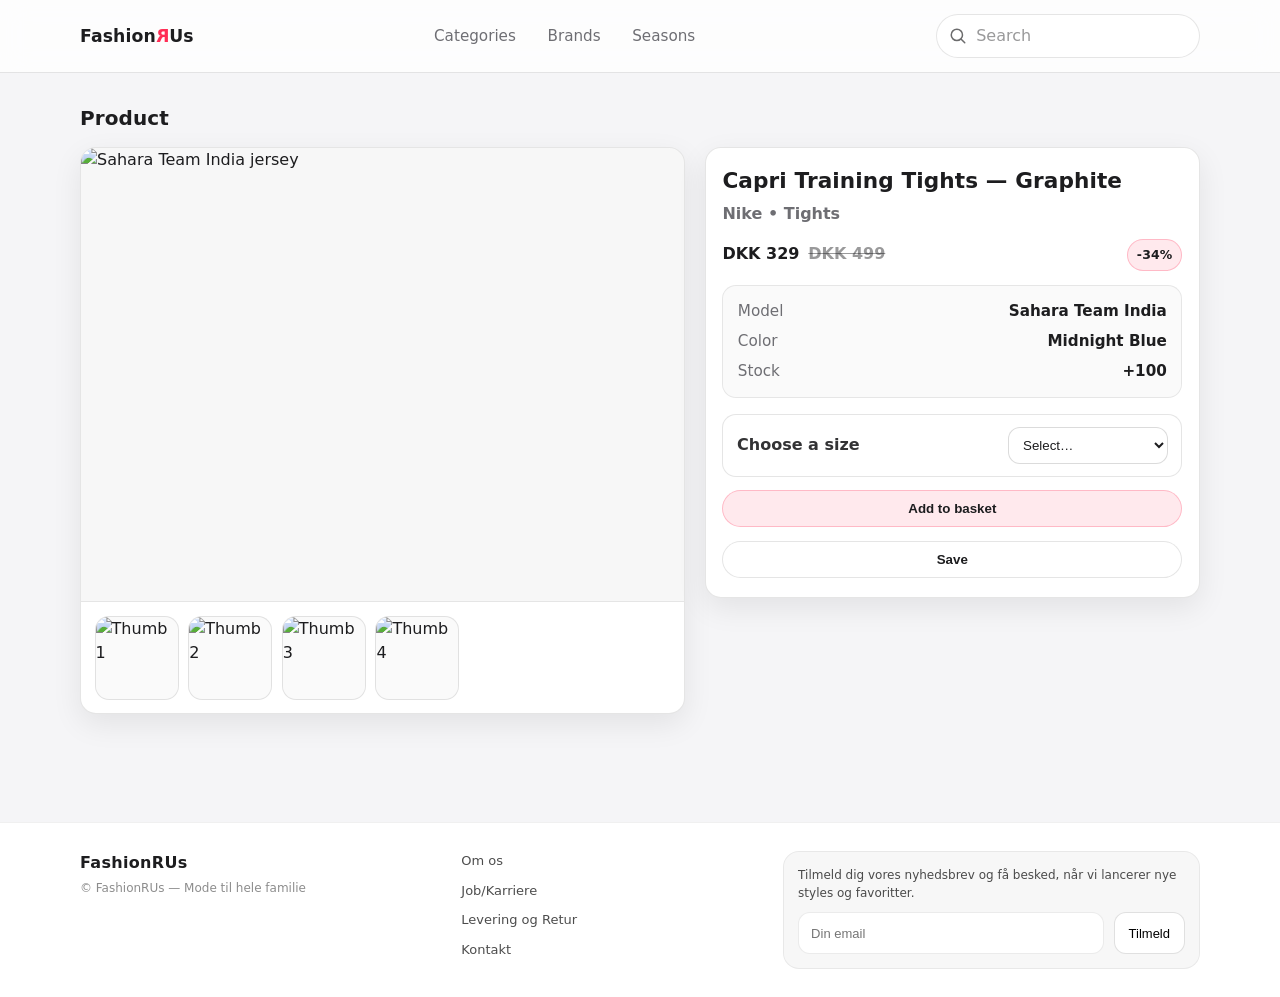
==== product.html @ 52b52c94 "updates" ====
<!doctype html>
<html lang="da">
  <head>
    <meta charset="utf-8" />
    <meta name="viewport" content="width=device-width, initial-scale=1" />
    <title>FashionRUs — Product</title>
    <link rel="stylesheet" href="./style.css" />
  </head>

  <body>
    <a class="skip-link" href="#content">Spring til indhold</a>

    <header class="site-header">
      <div class="container header-inner">
        <a class="brand" href="./index.html" aria-label="FashionRUs Home">
          <div class="logo">Fashion<span class="r">R</span>Us</div>
        </a>

        <nav class="nav" aria-label="Top navigation">
          <a href="./index.html">Categories</a>
          <a href="./index.html">Brands</a>
          <a href="./index.html">Seasons</a>
        </nav>

        <div class="header-actions">
          <div class="search" role="search">
            <svg
              class="icon"
              viewBox="0 0 24 24"
              fill="none"
              aria-hidden="true"
            >
              <path
                d="M10.5 18a7.5 7.5 0 1 1 0-15 7.5 7.5 0 0 1 0 15Z"
                stroke="currentColor"
                stroke-width="2"
              />
              <path
                d="M16.3 16.3 21 21"
                stroke="currentColor"
                stroke-width="2"
                stroke-linecap="round"
              />
            </svg>
            <input type="search" placeholder="Search" aria-label="Search" />
          </div>
        </div>
      </div>
    </header>

    <main id="content" class="container">
      <div class="section-head">
        <h2>Product</h2>
      </div>

      <div class="details-grid">
        <section class="gallery" aria-label="Product gallery">
          <div class="gallery-main">
            <img
              src="https://kea-alt-del.dk/t7/images/webp/640/1573.webp"
              alt="Sahara Team India jersey"
            />
          </div>

          <div class="gallery-thumbs" aria-label="Thumbnails">
            <div class="thumb">
              <img
                src="https://kea-alt-del.dk/t7/images/webp/640/1573.webp"
                alt="Thumb 1"
              />
            </div>
            <div class="thumb">
              <img
                src="https://kea-alt-del.dk/t7/images/webp/640/1570.webp"
                alt="Thumb 2"
              />
            </div>
            <div class="thumb">
              <img
                src="https://kea-alt-del.dk/t7/images/webp/640/1571.webp"
                alt="Thumb 3"
              />
            </div>
            <div class="thumb">
              <img
                src="https://kea-alt-del.dk/t7/images/webp/640/1572.webp"
                alt="Thumb 4"
              />
            </div>
          </div>
        </section>

        <aside class="panel" aria-label="Product information">
          <h1>Capri Training Tights — Graphite</h1>
          <p class="brandline">Nike • Tights</p>

          <div class="price-row" style="margin: 0.2rem 0 0.7rem">
            <span class="price sale">DKK 329</span>
            <span class="price old">DKK 499</span>
            <span class="badge sale" style="margin-left: auto">-34%</span>
          </div>

          <div class="kv" aria-label="Key values">
            <div class="kv-row">
              <span class="k">Model</span
              ><span class="v">Sahara Team India</span>
            </div>
            <div class="kv-row">
              <span class="k">Color</span><span class="v">Midnight Blue</span>
            </div>
            <div class="kv-row">
              <span class="k">Stock</span><span class="v">+100</span>
            </div>
          </div>

          <div class="controls">
            <div class="select">
              <label for="size">Choose a size</label>
              <select id="size" name="size">
                <option value="">Select…</option>
                <option>S</option>
                <option>M</option>
                <option>L</option>
                <option>XL</option>
              </select>
            </div>

            <button class="btn primary" type="button">Add to basket</button>
            <button class="btn" type="button">Save</button>
          </div>
        </aside>
      </div>
    </main>

    <footer class="site-footer" aria-label="Footer">
      <div class="container footer-inner">
        <div class="footer-left">
          <div class="footer-brand">Fashion<span class="r">R</span>Us</div>
          <small class="footer-copy"
            >© FashionRUs — Mode til hele familie</small
          >
        </div>

        <nav class="footer-links" aria-label="Footer links">
          <a href="./index.html">Om os</a>
          <a href="./productlist.html">Job/Karriere</a>
          <a href="./product.html">Levering og Retur</a>
          <a href="#">Kontakt</a>
        </nav>

        <form
          class="footer-form"
          action="#"
          method="post"
          aria-label="Newsletter"
        >
          <label class="footer-label" for="newsletter"
            >Tilmeld dig vores nyhedsbrev og få besked, når vi lancerer nye
            styles og favoritter.</label
          >
          <div class="footer-field">
            <input
              id="newsletter"
              type="email"
              placeholder="Din email"
              autocomplete="email"
            />
            <button type="submit" class="footer-btn" aria-label="Tilmeld">
              Tilmeld
            </button>
          </div>
        </form>
      </div>
    </footer>
  </body>
</html>
---- style.css ----
:root {
  --bg: #f5f5f7;
  --surface: #ffffff;
  --ink: #1d1d1f;
  --muted: #6e6e73;
  --line: rgba(0, 0, 0, 0.1);

  --brand: #ff2d55;
  --radius: 16px;
  --shadow: 0 10px 30px rgba(0, 0, 0, 0.08);

  --maxw: 1120px;
}

* {
  box-sizing: border-box;
}

html,
body {
  height: 100%;
}

body {
  margin: 0;
  font-family:
    ui-sans-serif,
    system-ui,
    -apple-system,
    "SF Pro Display",
    "SF Pro Text",
    Segoe UI,
    Roboto,
    Helvetica,
    Arial;
  color: var(--ink);
  background: var(--bg);
  line-height: 1.5;
}

a {
  color: inherit;
  text-decoration: none;
}

img {
  max-width: 100%;
  display: block;
}

.container {
  width: min(var(--maxw), calc(100% - 2rem));
  margin-inline: auto;
}

/* =========================
   Accessibility
   ========================= */

.skip-link {
  position: absolute;
  left: -999px;
  top: 0;
  background: var(--surface);
  color: var(--ink);
  padding: 0.6rem 0.85rem;
  border-radius: 12px;
  border: 1px solid var(--line);
}

.skip-link:focus {
  left: 1rem;
  top: 1rem;
  z-index: 999;
}

/* =========================
   Header + Logo
   ========================= */

header.site-header {
  position: sticky;
  top: 0;
  z-index: 50;
  background: rgba(255, 255, 255, 0.78);
  backdrop-filter: blur(14px);
  border-bottom: 1px solid var(--line);
}

.header-inner {
  display: flex;
  align-items: center;
  justify-content: space-between;
  gap: 1rem;
  padding: 0.9rem 0;
}

.brand {
  display: flex;
  align-items: baseline;
  gap: 0.5rem;
  font-weight: 800;
  letter-spacing: 0.1px;
}

.brand .logo {
  font-size: 1.08rem;
  line-height: 1;
}

.brand .logo .r {
  color: var(--brand);
  font-weight: 900;
  display: inline-block;
  transform: scaleX(-1);
}

/* =========================
   Navigation
   ========================= */

.nav {
  display: flex;
  align-items: center;
  gap: 0.35rem;
}

.nav a {
  font-size: 0.95rem;
  color: var(--muted);
  padding: 0.55rem 0.75rem;
  border-radius: 999px;
  border: 1px solid transparent;
}

.nav a:hover {
  color: var(--ink);
  background: rgba(0, 0, 0, 0.04);
  border-color: rgba(0, 0, 0, 0.06);
}

/* =========================
   Header actions + Search
   ========================= */

.header-actions {
  display: flex;
  align-items: center;
  gap: 0.75rem;
}

.search {
  display: flex;
  align-items: center;
  gap: 0.55rem;
  padding: 0.55rem 0.8rem;
  border-radius: 999px;
  background: var(--surface);
  border: 1px solid var(--line);
}

.search input {
  all: unset;
  width: 210px;
  color: var(--ink);
}

.search input::placeholder {
  color: rgba(29, 29, 31, 0.45);
}

.icon {
  width: 18px;
  height: 18px;
  opacity: 0.65;
}

/* =========================
   Layout + Section head
   ========================= */

main {
  padding: 1.25rem 0 2.75rem;
}

.section-head {
  display: flex;
  align-items: baseline;
  justify-content: space-between;
  gap: 1rem;
  margin: 0.6rem 0 0.9rem;
}

.section-head h2 {
  margin: 0;
  font-size: 1.25rem;
  letter-spacing: 0.1px;
}

.section-head .hint {
  margin: 0;
  color: var(--muted);
  font-size: 0.95rem;
}

/* =========================
   Buttons
   ========================= */

.btn {
  display: inline-flex;
  align-items: center;
  justify-content: center;
  padding: 0.62rem 0.95rem;
  border-radius: 999px;
  border: 1px solid var(--line);
  background: var(--surface);
  color: var(--ink);
  font-weight: 700;
  cursor: pointer;
  transition:
    transform 0.12s ease,
    box-shadow 0.12s ease,
    background 0.12s ease;
}

.btn:hover {
  transform: translateY(-1px);
  box-shadow: 0 8px 18px rgba(0, 0, 0, 0.08);
  background: rgba(255, 255, 255, 0.95);
}

.btn.primary {
  border-color: rgba(255, 45, 85, 0.25);
  background: rgba(255, 45, 85, 0.1);
}

.btn.primary:hover {
  border-color: rgba(255, 45, 85, 0.35);
}

/* =========================
   Categories (index.html)
   ========================= */

.category_list_container {
  display: grid;
  grid-template-columns: repeat(12, 1fr);
  gap: 0.9rem;
}

.category-card {
  grid-column: span 4;
  border-radius: var(--radius);
  border: 1px solid var(--line);
  background: var(--surface);
  padding: 1rem;
  box-shadow: var(--shadow);
  position: relative;
  overflow: hidden;
  min-height: 110px;
  transition:
    transform 0.12s ease,
    box-shadow 0.12s ease;
}

.category-card:hover {
  transform: translateY(-2px);
  box-shadow: 0 14px 35px rgba(0, 0, 0, 0.1);
}

.category-card .title {
  margin: 0;
  font-weight: 850;
  letter-spacing: 0.1px;
}

.category-card .cta {
  position: absolute;
  right: 1rem;
  bottom: 1rem;
  display: inline-flex;
  gap: 0.4rem;
  align-items: center;
  color: rgba(29, 29, 31, 0.85);
  font-weight: 750;
}

.arrow {
  width: 16px;
  height: 16px;
  opacity: 0.8;
}

/* =========================
   Product list (productlist.html)
   ========================= */

.product_list_container {
  display: grid;
  grid-template-columns: repeat(12, 1fr);
  gap: 1rem;
}

.product-card {
  grid-column: span 3;
  border-radius: var(--radius);
  border: 1px solid var(--line);
  background: var(--surface);
  overflow: hidden;
  box-shadow: var(--shadow);
  position: relative;
  transition:
    transform 0.12s ease,
    box-shadow 0.12s ease;
}

.product-card:hover {
  transform: translateY(-2px);
  box-shadow: 0 14px 35px rgba(0, 0, 0, 0.1);
}

.product-media {
  aspect-ratio: 4 / 5;
  background: rgba(0, 0, 0, 0.03);
  overflow: hidden;
}

.product-media img {
  width: 100%;
  height: 100%;
  object-fit: cover;
}

.product-body {
  padding: 0.95rem 1rem 1.05rem;
  display: grid;
  gap: 0.35rem;
}

.product-name {
  margin: 0;
  font-weight: 850;
  letter-spacing: 0.1px;
  line-height: 1.25;
}

.product-meta {
  margin: 0;
  color: var(--muted);
  font-size: 0.93rem;
}

.price-row {
  display: flex;
  align-items: baseline;
  gap: 0.55rem;
  margin-top: 0.2rem;
}

.price {
  font-weight: 900;
}

.price.old {
  font-weight: 700;
  color: rgba(29, 29, 31, 0.45);
  text-decoration: line-through;
}

.card-actions {
  display: flex;
  gap: 0.6rem;
  margin-top: 0.6rem;
}

.card-actions .btn {
  width: 100%;
  padding: 0.6rem 0.9rem;
}

/* =========================
   Badges + Sold out state
   ========================= */

.badges {
  position: absolute;
  top: 0.8rem;
  left: 0.8rem;
  display: flex;
  flex-wrap: wrap;
  gap: 0.5rem;
  z-index: 2;
}

.badge {
  font-size: 0.78rem;
  font-weight: 900;
  letter-spacing: 0.14px;
  padding: 0.35rem 0.55rem;
  border-radius: 999px;
  border: 1px solid rgba(0, 0, 0, 0.1);
  background: rgba(255, 255, 255, 0.92);
}

.badge.sale {
  border-color: rgba(255, 45, 85, 0.25);
  background: rgba(255, 45, 85, 0.1);
}

.badge.sold {
  border-color: rgba(249, 115, 22, 0.28);
  background: rgba(249, 115, 22, 0.14);
}

.product-card.soldout {
  opacity: 0.82;
}

.product-card.soldout .product-media img {
  filter: grayscale(0.25) contrast(0.98);
}

.product-card.soldout .btn.primary {
  opacity: 0.55;
  pointer-events: none;
}

/* =========================
   Product details (product.html)
   ========================= */

.details-grid {
  display: grid;
  grid-template-columns: 1.1fr 0.9fr;
  gap: 1.2rem;
  align-items: start;
}

.gallery {
  border-radius: var(--radius);
  border: 1px solid var(--line);
  background: var(--surface);
  box-shadow: var(--shadow);
  overflow: hidden;
}

.gallery-main {
  aspect-ratio: 4 / 3;
  background: rgba(0, 0, 0, 0.03);
}

.gallery-main img {
  width: 100%;
  height: 100%;
  object-fit: cover;
}

.gallery-thumbs {
  display: flex;
  gap: 0.6rem;
  padding: 0.85rem;
  border-top: 1px solid var(--line);
}

.thumb {
  width: 84px;
  aspect-ratio: 1 / 1;
  border-radius: 14px;
  overflow: hidden;
  border: 1px solid rgba(0, 0, 0, 0.1);
  background: rgba(0, 0, 0, 0.02);
}

.thumb img {
  width: 100%;
  height: 100%;
  object-fit: cover;
}

.panel {
  border-radius: var(--radius);
  border: 1px solid var(--line);
  background: var(--surface);
  box-shadow: var(--shadow);
  padding: 1.05rem 1.05rem 1.2rem;
  position: sticky;
  top: 84px;
}

.panel h1 {
  margin: 0 0 0.25rem;
  font-size: 1.35rem;
  letter-spacing: 0.1px;
}

.panel .brandline {
  margin: 0 0 0.85rem;
  color: var(--muted);
  font-weight: 700;
}

.kv {
  display: grid;
  gap: 0.45rem;
  margin: 0.85rem 0 1rem;
  padding: 0.9rem;
  border-radius: 14px;
  border: 1px solid rgba(0, 0, 0, 0.08);
  background: rgba(0, 0, 0, 0.02);
}

.kv-row {
  display: flex;
  justify-content: space-between;
  gap: 1rem;
  font-size: 0.95rem;
}

.kv-row .k {
  color: var(--muted);
}

.kv-row .v {
  font-weight: 800;
}

.controls {
  display: grid;
  gap: 0.85rem;
  margin-top: 0.9rem;
}

.select {
  display: flex;
  align-items: center;
  justify-content: space-between;
  gap: 0.8rem;
  padding: 0.75rem 0.85rem;
  border-radius: 14px;
  border: 1px solid rgba(0, 0, 0, 0.1);
  background: var(--surface);
}

.select label {
  font-weight: 800;
  color: rgba(29, 29, 31, 0.9);
}

.select select {
  width: 160px;
  padding: 0.55rem 0.65rem;
  border-radius: 12px;
  border: 1px solid rgba(0, 0, 0, 0.14);
  background: #fff;
  color: var(--ink);
}

/* =========================
   Footer (simple footer i dine HTML-filer)
   ========================= */

footer {
  border-top: 1px solid var(--line);
  padding: 1.3rem 0 2rem;
}

.footer-grid {
  display: flex;
  flex-wrap: wrap;
  gap: 0.75rem 1rem;
  align-items: center;
  justify-content: space-between;
}

.footer-grid a {
  color: rgba(29, 29, 31, 0.78);
}

.footer-grid a:hover {
  color: var(--ink);
}

small {
  color: rgba(29, 29, 31, 0.62);
}

/* =========================
   Footer (clean site-footer version)
   ========================= */

.site-footer {
  margin-top: 64px;
  padding: 28px 0;
  border-top: 1px solid rgba(0, 0, 0, 0.06);
  background: #fff;
}

.site-footer .footer-inner {
  display: grid;
  grid-template-columns: 1.2fr 1fr 1.4fr;
  gap: 24px;
  align-items: start;
}

.footer-brand {
  font-weight: 700;
  font-size: 16px;
  letter-spacing: 0.02em;
}

.footer-note {
  margin: 8px 0 10px;
  color: rgba(0, 0, 0, 0.62);
  font-size: 13px;
  line-height: 1.5;
  max-width: 42ch;
}

.footer-copy {
  color: rgba(0, 0, 0, 0.45);
  font-size: 12px;
}

.footer-links {
  display: grid;
  gap: 10px;
  justify-items: start;
}

.footer-links a {
  color: rgba(0, 0, 0, 0.7);
  font-size: 13px;
}

.footer-links a:hover {
  color: rgba(0, 0, 0, 0.95);
  text-decoration: underline;
  text-underline-offset: 4px;
}

.footer-form {
  background: rgba(0, 0, 0, 0.03);
  border: 1px solid rgba(0, 0, 0, 0.06);
  border-radius: 16px;
  padding: 14px;
}

.footer-label {
  display: block;
  font-size: 12px;
  color: rgba(0, 0, 0, 0.7);
  margin-bottom: 10px;
}

.footer-field {
  display: flex;
  gap: 10px;
}

.footer-field input {
  flex: 1;
  height: 42px;
  border-radius: 12px;
  border: 1px solid rgba(0, 0, 0, 0.08);
  background: #fff;
  padding: 0 12px;
  font-size: 13px;
  outline: none;
}

.footer-field input:focus {
  border-color: rgba(0, 0, 0, 0.18);
}

.footer-btn {
  height: 42px;
  padding: 0 14px;
  border-radius: 12px;
  border: 1px solid rgba(0, 0, 0, 0.12);
  background: #fff;
  font-size: 13px;
  cursor: pointer;
}

.footer-btn:hover {
  background: rgba(0, 0, 0, 0.03);
}

.footer-hint {
  margin: 10px 0 0;
  font-size: 12px;
  color: rgba(0, 0, 0, 0.55);
}

/* =========================
   Responsive
   ========================= */

@media (max-width: 980px) {
  .details-grid {
    grid-template-columns: 1fr;
  }

  .panel {
    position: static;
  }

  .category-card {
    grid-column: span 6;
  }

  .product-card {
    grid-column: span 6;
  }

  .search input {
    width: 160px;
  }

  .site-footer .footer-inner {
    grid-template-columns: 1fr;
  }

  .footer-links {
    grid-auto-flow: column;
    grid-auto-columns: max-content;
    gap: 14px;
  }

  .footer-form {
    padding: 16px;
  }
}

@media (max-width: 560px) {
  .nav {
    display: none;
  }

  .search {
    display: none;
  }

  .category-card {
    grid-column: span 12;
  }

  .product-card {
    grid-column: span 12;
  }
}

@media (max-width: 520px) {
  .footer-field {
    flex-direction: column;
  }

  .footer-btn {
    width: 100%;
  }
}
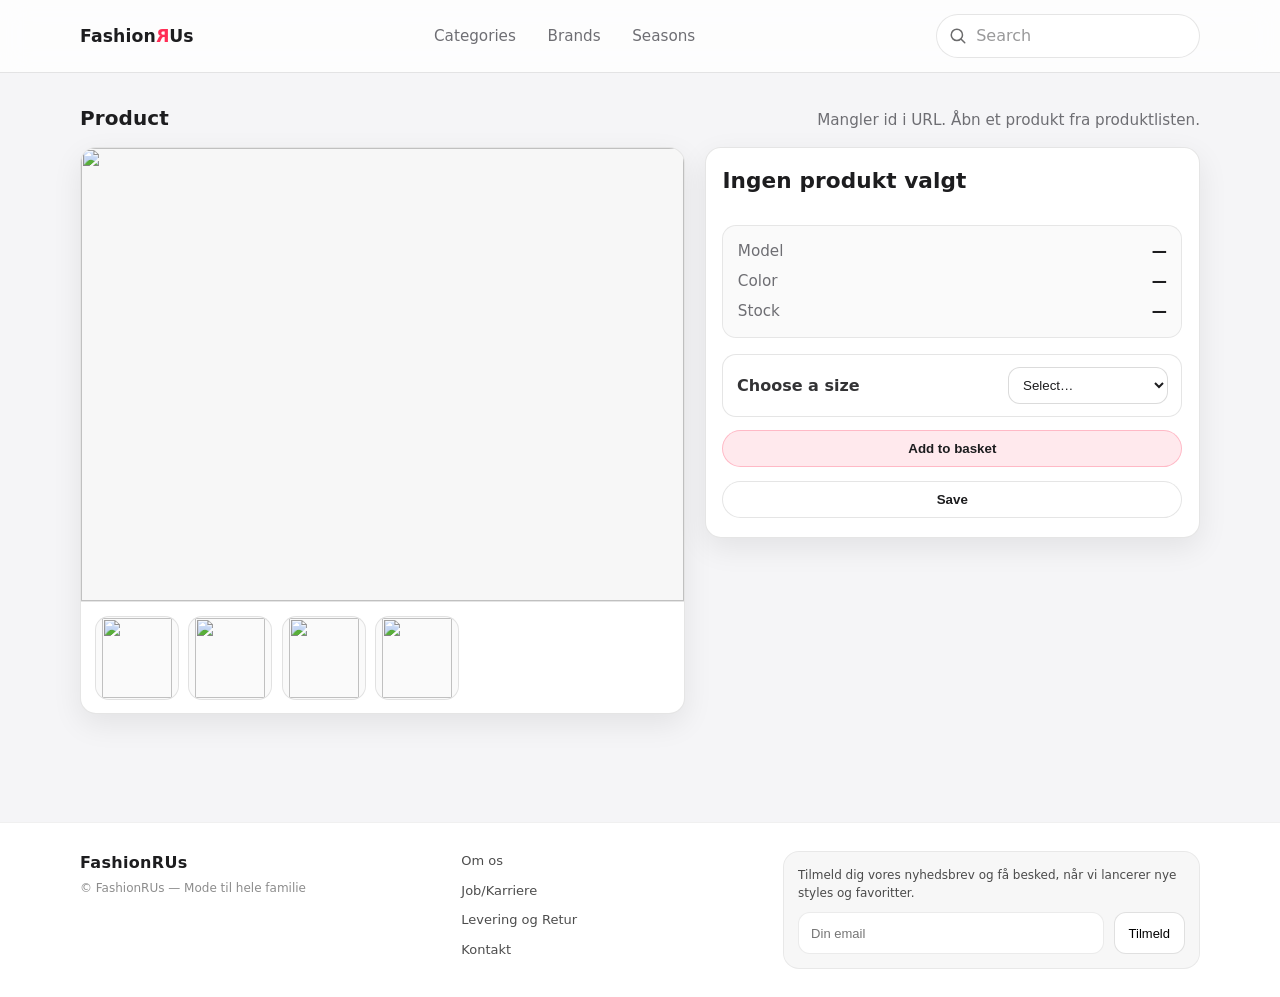
==== commit 18291b65: "updates" ====
--- a/product.html
+++ b/product.html
@@ -50,66 +50,51 @@
 
     <main id="content" class="container">
       <div class="section-head">
-        <h2>Product</h2>
+        <h2 id="sectionTitle">Product</h2>
+        <p class="hint" id="sectionHint"></p>
       </div>
 
       <div class="details-grid">
         <section class="gallery" aria-label="Product gallery">
           <div class="gallery-main">
-            <img
-              src="https://kea-alt-del.dk/t7/images/webp/640/1573.webp"
-              alt="Sahara Team India jersey"
-            />
+            <img id="mainImage" src="" alt="" />
           </div>
 
           <div class="gallery-thumbs" aria-label="Thumbnails">
-            <div class="thumb">
-              <img
-                src="https://kea-alt-del.dk/t7/images/webp/640/1573.webp"
-                alt="Thumb 1"
-              />
-            </div>
-            <div class="thumb">
-              <img
-                src="https://kea-alt-del.dk/t7/images/webp/640/1570.webp"
-                alt="Thumb 2"
-              />
-            </div>
-            <div class="thumb">
-              <img
-                src="https://kea-alt-del.dk/t7/images/webp/640/1571.webp"
-                alt="Thumb 3"
-              />
-            </div>
-            <div class="thumb">
-              <img
-                src="https://kea-alt-del.dk/t7/images/webp/640/1572.webp"
-                alt="Thumb 4"
-              />
-            </div>
+            <button class="thumb" type="button" aria-label="Thumbnail 1">
+              <img id="thumb1" src="" alt="" />
+            </button>
+            <button class="thumb" type="button" aria-label="Thumbnail 2">
+              <img id="thumb2" src="" alt="" />
+            </button>
+            <button class="thumb" type="button" aria-label="Thumbnail 3">
+              <img id="thumb3" src="" alt="" />
+            </button>
+            <button class="thumb" type="button" aria-label="Thumbnail 4">
+              <img id="thumb4" src="" alt="" />
+            </button>
           </div>
         </section>
 
         <aside class="panel" aria-label="Product information">
-          <h1>Capri Training Tights — Graphite</h1>
-          <p class="brandline">Nike • Tights</p>
+          <h1 id="productTitle">Loading…</h1>
+          <p class="brandline" id="brandLine"></p>
 
-          <div class="price-row" style="margin: 0.2rem 0 0.7rem">
-            <span class="price sale">DKK 329</span>
-            <span class="price old">DKK 499</span>
-            <span class="badge sale" style="margin-left: auto">-34%</span>
-          </div>
+          <div
+            class="price-row"
+            style="margin: 0.2rem 0 0.7rem"
+            id="priceRow"
+          ></div>
 
           <div class="kv" aria-label="Key values">
             <div class="kv-row">
-              <span class="k">Model</span
-              ><span class="v">Sahara Team India</span>
+              <span class="k">Model</span><span class="v" id="kvModel">—</span>
             </div>
             <div class="kv-row">
-              <span class="k">Color</span><span class="v">Midnight Blue</span>
+              <span class="k">Color</span><span class="v" id="kvColor">—</span>
             </div>
             <div class="kv-row">
-              <span class="k">Stock</span><span class="v">+100</span>
+              <span class="k">Stock</span><span class="v" id="kvStock">—</span>
             </div>
           </div>
 
@@ -118,14 +103,12 @@
               <label for="size">Choose a size</label>
               <select id="size" name="size">
                 <option value="">Select…</option>
-                <option>S</option>
-                <option>M</option>
-                <option>L</option>
-                <option>XL</option>
               </select>
             </div>
 
-            <button class="btn primary" type="button">Add to basket</button>
+            <button class="btn primary" type="button" id="addBtn">
+              Add to basket
+            </button>
             <button class="btn" type="button">Save</button>
           </div>
         </aside>
@@ -154,10 +137,10 @@
           method="post"
           aria-label="Newsletter"
         >
-          <label class="footer-label" for="newsletter"
-            >Tilmeld dig vores nyhedsbrev og få besked, når vi lancerer nye
-            styles og favoritter.</label
-          >
+          <label class="footer-label" for="newsletter">
+            Tilmeld dig vores nyhedsbrev og få besked, når vi lancerer nye
+            styles og favoritter.
+          </label>
           <div class="footer-field">
             <input
               id="newsletter"
@@ -172,5 +155,7 @@
         </form>
       </div>
     </footer>
+
+    <script src="./product.js"></script>
   </body>
 </html>
--- a/style.css
+++ b/style.css
@@ -694,6 +694,87 @@
 }
 
 /* =========================
+   Products demoøvelse (products.html)
+   ========================= */
+
+.grid#productGrid {
+  display: grid;
+  grid-template-columns: repeat(12, 1fr);
+  gap: 1rem;
+  margin-top: 1rem;
+}
+
+.card {
+  grid-column: span 3;
+  border-radius: var(--radius);
+  border: 1px solid var(--line);
+  background: var(--surface);
+  overflow: hidden;
+  box-shadow: var(--shadow);
+  transition:
+    transform 0.12s ease,
+    box-shadow 0.12s ease;
+}
+
+.card:hover {
+  transform: translateY(-2px);
+  box-shadow: 0 14px 35px rgba(0, 0, 0, 0.1);
+}
+
+.card-media {
+  aspect-ratio: 4 / 5;
+  background: rgba(0, 0, 0, 0.03);
+  overflow: hidden;
+}
+
+.card-img {
+  width: 100%;
+  height: 100%;
+  object-fit: cover;
+}
+
+.card-body {
+  padding: 0.95rem 1rem 1.05rem;
+  display: grid;
+  gap: 0.35rem;
+}
+
+.card-title {
+  margin: 0;
+  font-weight: 850;
+  letter-spacing: 0.1px;
+  line-height: 1.25;
+  font-size: 1rem;
+}
+
+.card-meta {
+  margin: 0;
+  color: var(--muted);
+  font-size: 0.93rem;
+}
+
+.card-price {
+  margin: 0.2rem 0 0;
+  font-weight: 900;
+}
+
+/* Responsive */
+@media (max-width: 980px) {
+  .grid#productGrid .card {
+    grid-column: span 6;
+  }
+}
+
+@media (max-width: 560px) {
+  .grid#productGrid .card {
+    grid-column: span 12;
+  }
+}
+/* =========================
+   Products demoøvelse (products.html)
+   ========================= */
+
+/* =========================
    Responsive
    ========================= */
 
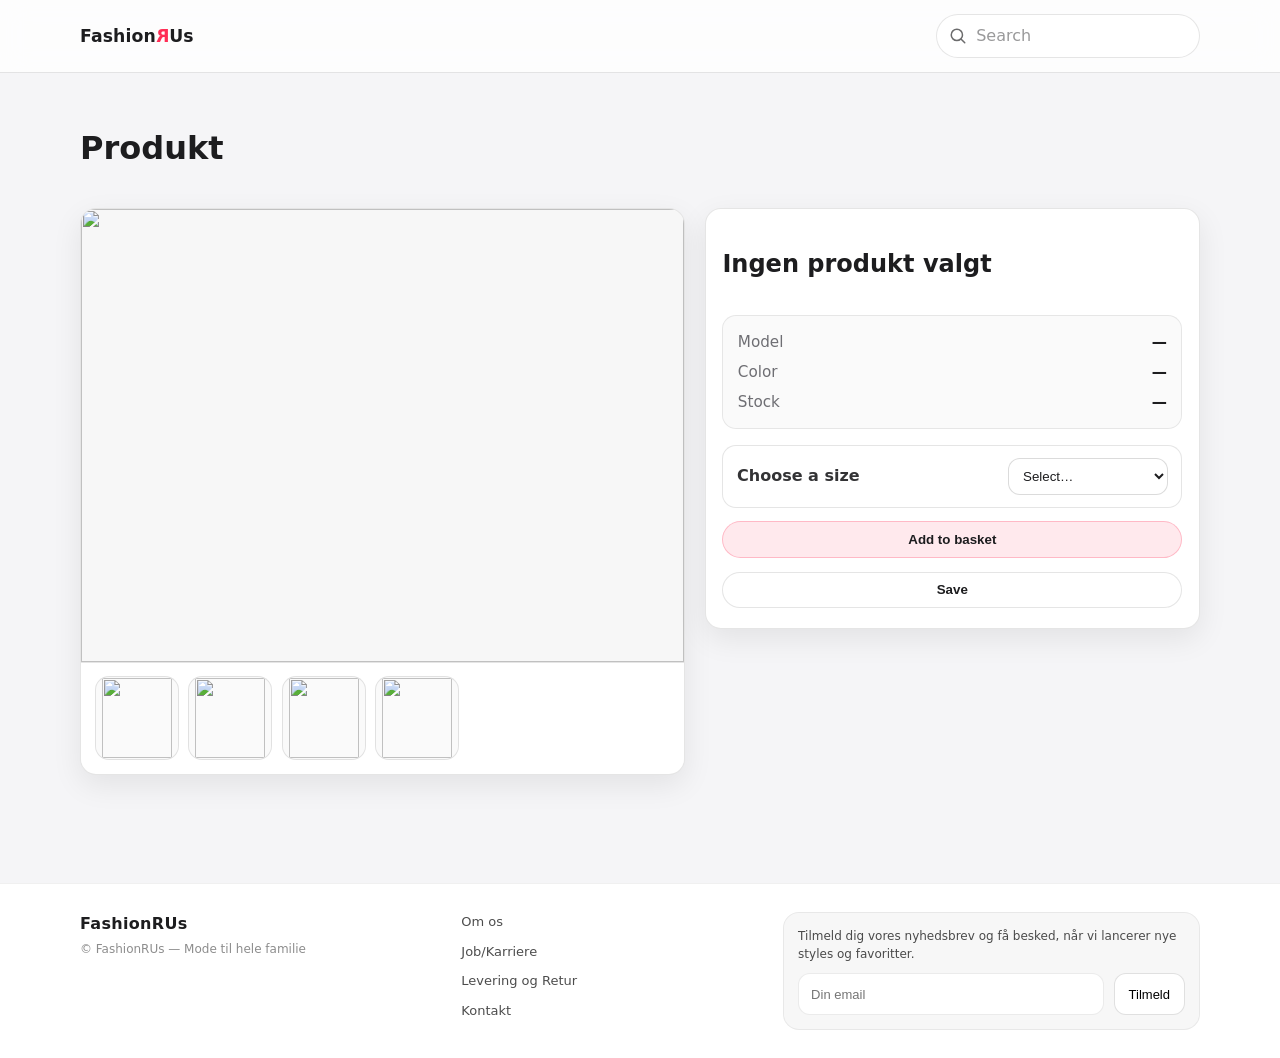
==== commit 507fb960: "updatesnow" ====
--- a/product.html
+++ b/product.html
@@ -3,8 +3,9 @@
   <head>
     <meta charset="utf-8" />
     <meta name="viewport" content="width=device-width, initial-scale=1" />
-    <title>FashionRUs — Product</title>
+    <title>FashionRUs — Produkt</title>
     <link rel="stylesheet" href="./style.css" />
+    <script src="./product.js" defer></script>
   </head>
 
   <body>
@@ -15,12 +16,6 @@
         <a class="brand" href="./index.html" aria-label="FashionRUs Home">
           <div class="logo">Fashion<span class="r">R</span>Us</div>
         </a>
-
-        <nav class="nav" aria-label="Top navigation">
-          <a href="./index.html">Categories</a>
-          <a href="./index.html">Brands</a>
-          <a href="./index.html">Seasons</a>
-        </nav>
 
         <div class="header-actions">
           <div class="search" role="search">
@@ -50,7 +45,7 @@
 
     <main id="content" class="container">
       <div class="section-head">
-        <h2 id="sectionTitle">Product</h2>
+        <h1 id="sectionTitle">Produkt</h1>
         <p class="hint" id="sectionHint"></p>
       </div>
 
@@ -77,14 +72,10 @@
         </section>
 
         <aside class="panel" aria-label="Product information">
-          <h1 id="productTitle">Loading…</h1>
+          <h2 id="productTitle">Loading…</h2>
           <p class="brandline" id="brandLine"></p>
 
-          <div
-            class="price-row"
-            style="margin: 0.2rem 0 0.7rem"
-            id="priceRow"
-          ></div>
+          <div class="price-row" id="priceRow"></div>
 
           <div class="kv" aria-label="Key values">
             <div class="kv-row">
@@ -141,6 +132,7 @@
             Tilmeld dig vores nyhedsbrev og få besked, når vi lancerer nye
             styles og favoritter.
           </label>
+
           <div class="footer-field">
             <input
               id="newsletter"
@@ -155,7 +147,5 @@
         </form>
       </div>
     </footer>
-
-    <script src="./product.js"></script>
   </body>
 </html>
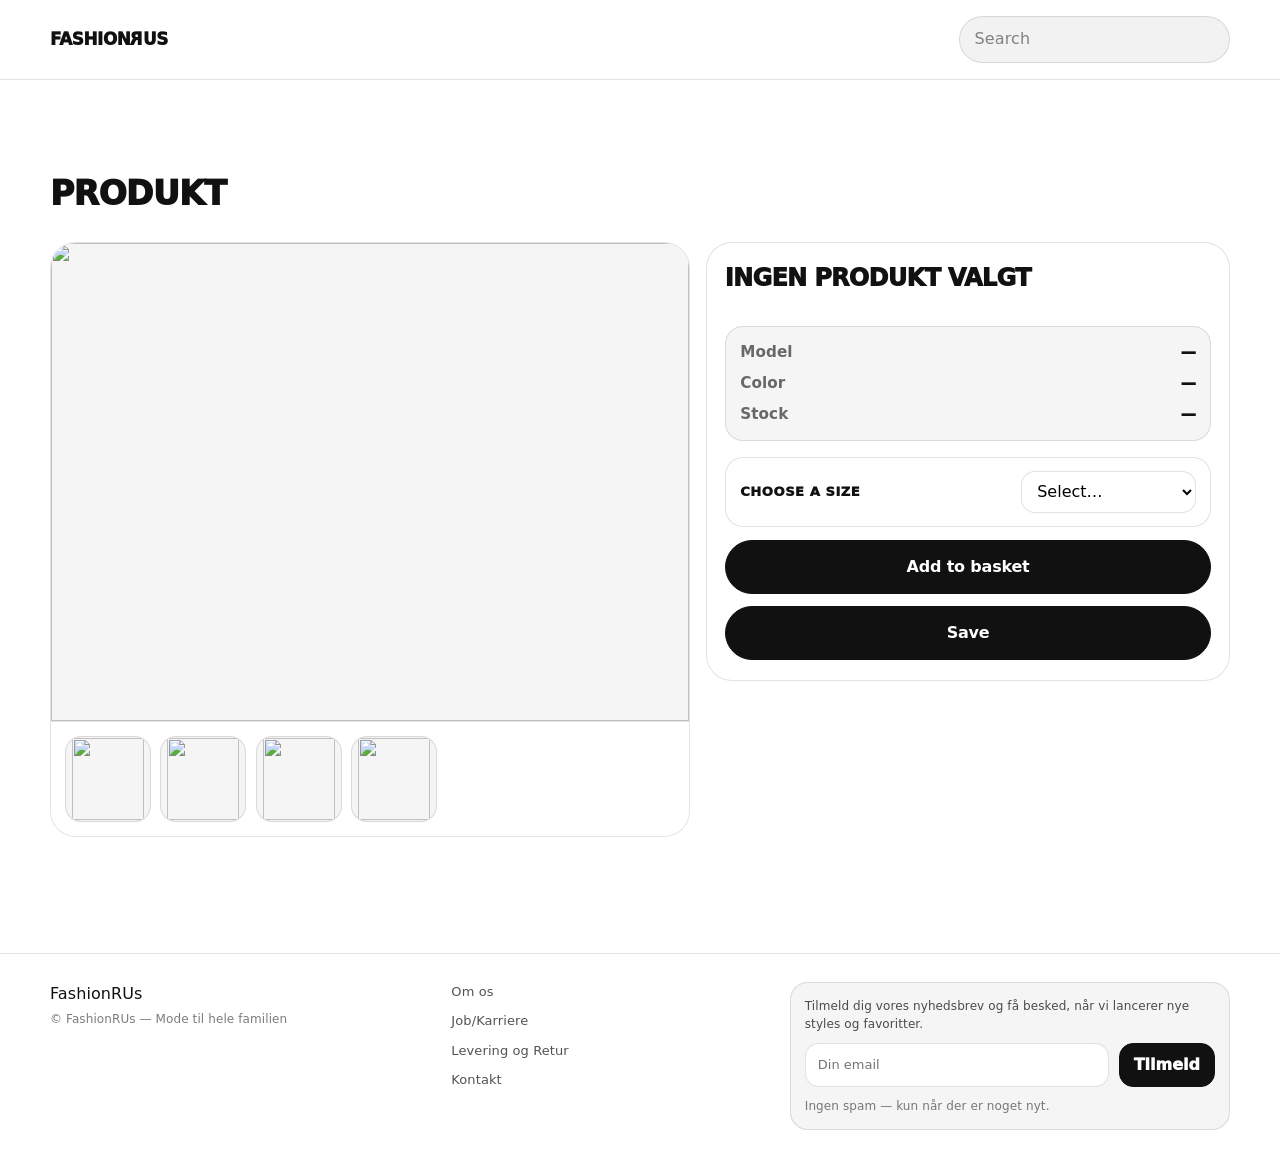
==== commit 84afb144: "updates" ====
--- a/product.html
+++ b/product.html
@@ -8,10 +8,10 @@
     <script src="./product.js" defer></script>
   </head>
 
-  <body>
+  <body class="page">
     <a class="skip-link" href="#content">Spring til indhold</a>
 
-    <header class="site-header">
+    <header class="site-header" role="banner">
       <div class="container header-inner">
         <a class="brand" href="./index.html" aria-label="FashionRUs Home">
           <div class="logo">Fashion<span class="r">R</span>Us</div>
@@ -19,24 +19,6 @@
 
         <div class="header-actions">
           <div class="search" role="search">
-            <svg
-              class="icon"
-              viewBox="0 0 24 24"
-              fill="none"
-              aria-hidden="true"
-            >
-              <path
-                d="M10.5 18a7.5 7.5 0 1 1 0-15 7.5 7.5 0 0 1 0 15Z"
-                stroke="currentColor"
-                stroke-width="2"
-              />
-              <path
-                d="M16.3 16.3 21 21"
-                stroke="currentColor"
-                stroke-width="2"
-                stroke-linecap="round"
-              />
-            </svg>
             <input type="search" placeholder="Search" aria-label="Search" />
           </div>
         </div>
@@ -111,7 +93,7 @@
         <div class="footer-left">
           <div class="footer-brand">Fashion<span class="r">R</span>Us</div>
           <small class="footer-copy"
-            >© FashionRUs — Mode til hele familie</small
+            >© FashionRUs — Mode til hele familien</small
           >
         </div>
 
@@ -144,6 +126,8 @@
               Tilmeld
             </button>
           </div>
+
+          <p class="footer-hint">Ingen spam — kun når der er noget nyt.</p>
         </form>
       </div>
     </footer>
--- a/style.css
+++ b/style.css
@@ -1,18 +1,28 @@
 :root {
-  --bg: #f5f5f7;
-  --surface: #ffffff;
-  --ink: #1d1d1f;
-  --muted: #6e6e73;
-  --line: rgba(0, 0, 0, 0.1);
-
-  --brand: #ff2d55;
-  --radius: 16px;
-  --shadow: 0 10px 30px rgba(0, 0, 0, 0.08);
-
-  --maxw: 1120px;
-}
-
-* {
+  --bg: #ffffff;
+  --ink: #111111;
+  --muted: rgba(17, 17, 17, 0.62);
+  --line: rgba(17, 17, 17, 0.12);
+  --soft: #f5f5f5;
+
+  --radius: 18px;
+  --radius-lg: 26px;
+  --max: 1180px;
+
+  --shadow: 0 14px 40px rgba(0, 0, 0, 0.08);
+  --shadow-sm: 0 10px 26px rgba(0, 0, 0, 0.06);
+
+  --font:
+    ui-sans-serif, system-ui, -apple-system, "SF Pro Display", "SF Pro Text",
+    Segoe UI, Roboto, Helvetica, Arial, "Apple Color Emoji", "Segoe UI Emoji";
+
+  --ease: cubic-bezier(0.2, 0.8, 0.2, 1);
+}
+
+/* Reset */
+*,
+*::before,
+*::after {
   box-sizing: border-box;
 }
 
@@ -23,19 +33,16 @@
 
 body {
   margin: 0;
-  font-family:
-    ui-sans-serif,
-    system-ui,
-    -apple-system,
-    "SF Pro Display",
-    "SF Pro Text",
-    Segoe UI,
-    Roboto,
-    Helvetica,
-    Arial;
+  font-family: var(--font);
   color: var(--ink);
   background: var(--bg);
   line-height: 1.5;
+  letter-spacing: 0.1px;
+}
+
+img {
+  max-width: 100%;
+  display: block;
 }
 
 a {
@@ -43,47 +50,52 @@
   text-decoration: none;
 }
 
-img {
-  max-width: 100%;
-  display: block;
+button,
+input,
+select {
+  font: inherit;
 }
 
 .container {
-  width: min(var(--maxw), calc(100% - 2rem));
+  max-width: min(var(--max), calc(100% - 2rem));
   margin-inline: auto;
 }
 
-/* =========================
-   Accessibility
-   ========================= */
-
+/* Accessibility */
 .skip-link {
   position: absolute;
   left: -999px;
   top: 0;
-  background: var(--surface);
-  color: var(--ink);
-  padding: 0.6rem 0.85rem;
-  border-radius: 12px;
-  border: 1px solid var(--line);
-}
-
+  background: #fff;
+  color: #111;
+  padding: 0.7rem 1rem;
+  border-radius: 999px;
+  border: 1px solid var(--line);
+}
 .skip-link:focus {
   left: 1rem;
   top: 1rem;
-  z-index: 999;
-}
-
-/* =========================
-   Header + Logo
-   ========================= */
-
-header.site-header {
+  z-index: 9999;
+}
+:focus-visible {
+  outline: 3px solid rgba(17, 17, 17, 0.2);
+  outline-offset: 3px;
+  border-radius: 14px;
+}
+
+html {
+  scroll-behavior: smooth;
+}
+
+/* =========================
+   HEADER (default = pages)
+   ========================= */
+.site-header {
   position: sticky;
-  top: 0;
-  z-index: 50;
-  background: rgba(255, 255, 255, 0.78);
-  backdrop-filter: blur(14px);
+  top: -80px;
+  z-index: 100;
+  background: rgba(255, 255, 255, 0.88);
+  background: rgba(255, 255, 255, 0.1);
   border-bottom: 1px solid var(--line);
 }
 
@@ -92,111 +104,186 @@
   align-items: center;
   justify-content: space-between;
   gap: 1rem;
-  padding: 0.9rem 0;
-}
-
-.brand {
-  display: flex;
-  align-items: baseline;
-  gap: 0.5rem;
-  font-weight: 800;
-  letter-spacing: 0.1px;
+  padding: 1rem 0;
 }
 
 .brand .logo {
-  font-size: 1.08rem;
-  line-height: 1;
-}
-
+  font-weight: 950;
+  letter-spacing: -0.4px;
+  font-size: 1.05rem;
+  text-transform: uppercase;
+  color: var(--ink);
+}
 .brand .logo .r {
-  color: var(--brand);
-  font-weight: 900;
   display: inline-block;
   transform: scaleX(-1);
 }
 
-/* =========================
-   Navigation
-   ========================= */
-
-.nav {
-  display: flex;
-  align-items: center;
-  gap: 0.35rem;
-}
-
-.nav a {
-  font-size: 0.95rem;
-  color: var(--muted);
-  padding: 0.55rem 0.75rem;
-  border-radius: 999px;
-  border: 1px solid transparent;
-}
-
-.nav a:hover {
-  color: var(--ink);
-  background: rgba(0, 0, 0, 0.04);
-  border-color: rgba(0, 0, 0, 0.06);
-}
-
-/* =========================
-   Header actions + Search
-   ========================= */
-
 .header-actions {
   display: flex;
   align-items: center;
   gap: 0.75rem;
 }
 
+/* Search (default = dark text) */
 .search {
   display: flex;
   align-items: center;
-  gap: 0.55rem;
-  padding: 0.55rem 0.8rem;
+  padding: 0.65rem 0.9rem;
   border-radius: 999px;
-  background: var(--surface);
-  border: 1px solid var(--line);
-}
-
+  background: rgba(17, 17, 17, 0.05);
+  border: 1px solid rgba(17, 17, 17, 0.12);
+  transition: 0.2s ease;
+}
+.search:hover {
+  background: rgba(17, 17, 17, 0.08);
+}
 .search input {
   all: unset;
-  width: 210px;
+  width: 240px;
   color: var(--ink);
 }
-
 .search input::placeholder {
-  color: rgba(29, 29, 31, 0.45);
-}
-
-.icon {
-  width: 18px;
-  height: 18px;
-  opacity: 0.65;
-}
-
-/* =========================
-   Layout + Section head
-   ========================= */
-
+  color: rgba(17, 17, 17, 0.5);
+}
+
+/* =========================
+   HOME overrides (hero header)
+   ========================= */
+body.home .site-header {
+  position: absolute;
+  top: 0;
+  left: 0;
+  width: 100%;
+  background: transparent;
+  border-bottom: none;
+}
+
+body.home .brand .logo {
+  color: #fff;
+}
+
+body.home .search {
+  background: rgba(255, 255, 255, 0.15);
+  border: 1px solid rgba(255, 255, 255, 0.25);
+  backdrop-filter: blur(12px);
+  -webkit-backdrop-filter: blur(12px);
+}
+body.home .search:hover {
+  background: rgba(255, 255, 255, 0.25);
+}
+body.home .search input {
+  color: #fff;
+}
+body.home .search input::placeholder {
+  color: rgba(255, 255, 255, 0.8);
+}
+
+/* =========================
+   HERO
+   ========================= */
+.hero {
+  position: relative;
+  height: 90vh;
+  overflow: hidden;
+}
+.hero img {
+  width: 100%;
+  height: 100%;
+  object-fit: cover;
+  filter: brightness(0.85);
+}
+.hero-overlay {
+  position: absolute;
+  top: 50%;
+  left: 8%;
+  transform: translateY(-50%);
+  color: #fff;
+  max-width: 520px;
+}
+.hero-kicker {
+  letter-spacing: 0.2em;
+  font-size: 0.8rem;
+  font-weight: 700;
+  opacity: 0.85;
+}
+.hero-title {
+  font-size: clamp(2.5rem, 6vw, 4.5rem);
+  font-weight: 900;
+  line-height: 1;
+  margin: 10px 0;
+}
+.hero-sub {
+  font-size: 1.1rem;
+  margin-bottom: 24px;
+  opacity: 0.9;
+}
+.hero-buttons {
+  display: flex;
+  gap: 12px;
+  flex-wrap: wrap;
+}
+
+/* Buttons */
+.btn {
+  display: inline-flex;
+  align-items: center;
+  justify-content: center;
+  gap: 0.5rem;
+  padding: 14px 30px;
+  border-radius: 999px;
+  font-weight: 900;
+  letter-spacing: -0.2px;
+  cursor: pointer;
+  border: 1px solid var(--ink);
+  background: var(--ink);
+  color: #fff;
+  transition:
+    transform 0.14s var(--ease),
+    box-shadow 0.14s var(--ease),
+    background 0.14s var(--ease),
+    color 0.14s var(--ease);
+}
+.btn:hover {
+  transform: translateY(-2px);
+  box-shadow: var(--shadow-sm);
+}
+.btn:active {
+  transform: translateY(0);
+}
+
+.btn.ghost {
+  background: transparent;
+  border: 2px solid #fff;
+  color: #fff;
+}
+.btn.ghost:hover {
+  background: #fff;
+  color: #000;
+}
+
+/* =========================
+   MAIN / SECTION HEAD
+   ========================= */
 main {
-  padding: 1.25rem 0 2.75rem;
+  padding: 2.2rem 0 3rem;
 }
 
 .section-head {
+  margin: 3.4rem 0 1.4rem;
   display: flex;
   align-items: baseline;
   justify-content: space-between;
   gap: 1rem;
-  margin: 0.6rem 0 0.9rem;
-}
-
+}
+.section-head h1,
 .section-head h2 {
   margin: 0;
-  font-size: 1.25rem;
-  letter-spacing: 0.1px;
-}
-
+  font-size: clamp(1.55rem, 2.6vw, 2.15rem);
+  letter-spacing: -0.8px;
+  font-weight: 950;
+  text-transform: uppercase;
+}
 .section-head .hint {
   margin: 0;
   color: var(--muted);
@@ -204,98 +291,115 @@
 }
 
 /* =========================
-   Buttons
-   ========================= */
-
-.btn {
-  display: inline-flex;
-  align-items: center;
-  justify-content: center;
-  padding: 0.62rem 0.95rem;
-  border-radius: 999px;
-  border: 1px solid var(--line);
-  background: var(--surface);
-  color: var(--ink);
-  font-weight: 700;
-  cursor: pointer;
-  transition:
-    transform 0.12s ease,
-    box-shadow 0.12s ease,
-    background 0.12s ease;
-}
-
-.btn:hover {
-  transform: translateY(-1px);
-  box-shadow: 0 8px 18px rgba(0, 0, 0, 0.08);
-  background: rgba(255, 255, 255, 0.95);
-}
-
-.btn.primary {
-  border-color: rgba(255, 45, 85, 0.25);
-  background: rgba(255, 45, 85, 0.1);
-}
-
-.btn.primary:hover {
-  border-color: rgba(255, 45, 85, 0.35);
-}
-
-/* =========================
-   Categories (index.html)
-   ========================= */
-
+   CATEGORIES (index)
+   ========================= */
 .category_list_container {
   display: grid;
   grid-template-columns: repeat(12, 1fr);
-  gap: 0.9rem;
-}
-
+  gap: 1.4rem;
+  margin-bottom: 110px;
+}
+
+/* Her er FIXET: .category-card er A-tag (fra index.js) */
 .category-card {
   grid-column: span 4;
-  border-radius: var(--radius);
-  border: 1px solid var(--line);
-  background: var(--surface);
-  padding: 1rem;
+  border-radius: 999px;
+  border: 1px solid var(--line);
+  background: #fff;
+  min-height: 120px;
+  padding: 1.35rem 1.8rem;
+
+  display: flex;
+  align-items: center;
+  justify-content: space-between;
+  gap: 1.2rem;
+
+  transition:
+    transform 0.14s var(--ease),
+    box-shadow 0.14s var(--ease);
+}
+.category-card:hover {
+  transform: translateY(-3px);
   box-shadow: var(--shadow);
-  position: relative;
-  overflow: hidden;
-  min-height: 110px;
-  transition:
-    transform 0.12s ease,
-    box-shadow 0.12s ease;
-}
-
-.category-card:hover {
-  transform: translateY(-2px);
-  box-shadow: 0 14px 35px rgba(0, 0, 0, 0.1);
-}
-
+}
 .category-card .title {
   margin: 0;
-  font-weight: 850;
-  letter-spacing: 0.1px;
-}
-
+  font-weight: 950;
+  letter-spacing: -0.6px;
+  text-transform: uppercase;
+  font-size: 1.25rem;
+  line-height: 1.1;
+}
 .category-card .cta {
-  position: absolute;
-  right: 1rem;
-  bottom: 1rem;
-  display: inline-flex;
-  gap: 0.4rem;
+  font-weight: 950;
+  text-transform: uppercase;
+  letter-spacing: 0.06em;
+  font-size: 0.95rem;
+  white-space: nowrap;
+  opacity: 0.9;
+}
+
+/* =========================
+   FILTERS (productlist)
+   ========================= */
+.filters {
+  display: flex;
   align-items: center;
-  color: rgba(29, 29, 31, 0.85);
-  font-weight: 750;
-}
-
-.arrow {
-  width: 16px;
-  height: 16px;
-  opacity: 0.8;
-}
-
-/* =========================
-   Product list (productlist.html)
-   ========================= */
-
+  gap: 0.8rem;
+  flex-wrap: wrap;
+  margin: 0.8rem 0 1.2rem;
+}
+
+.filters .all-filters {
+  padding: 0.65rem 0.95rem;
+  border-radius: 999px;
+  border: 1px solid var(--line);
+  background: var(--soft);
+  color: var(--ink);
+  font-weight: 900;
+  cursor: pointer;
+  transition: transform 0.14s var(--ease);
+}
+.filters .all-filters:hover {
+  transform: translateY(-2px);
+}
+
+.filter-options {
+  display: none;
+  gap: 0.6rem;
+  flex-wrap: wrap;
+}
+.filter-options.is-open {
+  display: flex;
+}
+
+.filters button:not(.all-filters) {
+  padding: 0.65rem 0.95rem;
+  border-radius: 999px;
+  border: 1px solid var(--line);
+  background: #fff;
+  color: var(--ink);
+  font-weight: 900;
+  cursor: pointer;
+  transition:
+    transform 0.14s var(--ease),
+    background 0.14s var(--ease),
+    border-color 0.14s var(--ease);
+}
+.filters button:not(.all-filters):hover {
+  transform: translateY(-2px);
+  border-color: rgba(17, 17, 17, 0.22);
+  background: var(--soft);
+}
+.filters button.is-active {
+  background: var(--ink) !important;
+  color: #fff !important;
+  border-color: var(--ink) !important;
+}
+
+/* =========================
+   Product list cards
+   ========================= */
 .product_list_container {
   display: grid;
   grid-template-columns: repeat(12, 1fr);
@@ -304,47 +408,49 @@
 
 .product-card {
   grid-column: span 3;
-  border-radius: var(--radius);
-  border: 1px solid var(--line);
-  background: var(--surface);
+  border-radius: var(--radius-lg);
+  border: 1px solid var(--line);
+  background: #fff;
   overflow: hidden;
+  position: relative; /* badges kun i kort */
+  transition:
+    transform 0.14s var(--ease),
+    box-shadow 0.14s var(--ease);
+}
+.product-card:hover {
+  transform: translateY(-3px);
   box-shadow: var(--shadow);
-  position: relative;
-  transition:
-    transform 0.12s ease,
-    box-shadow 0.12s ease;
-}
-
-.product-card:hover {
-  transform: translateY(-2px);
-  box-shadow: 0 14px 35px rgba(0, 0, 0, 0.1);
 }
 
 .product-media {
   aspect-ratio: 4 / 5;
-  background: rgba(0, 0, 0, 0.03);
+  background: var(--soft);
   overflow: hidden;
 }
-
 .product-media img {
   width: 100%;
   height: 100%;
   object-fit: cover;
+  transform: scale(1.01);
+  transition: transform 0.25s var(--ease);
+}
+.product-card:hover .product-media img {
+  transform: scale(1.07);
 }
 
 .product-body {
-  padding: 0.95rem 1rem 1.05rem;
+  padding: 1rem 1rem 1.05rem;
   display: grid;
   gap: 0.35rem;
 }
-
 .product-name {
   margin: 0;
-  font-weight: 850;
-  letter-spacing: 0.1px;
-  line-height: 1.25;
-}
-
+  font-weight: 950;
+  letter-spacing: -0.4px;
+  text-transform: uppercase;
+  line-height: 1.15;
+  font-size: 1rem;
+}
 .product-meta {
   margin: 0;
   color: var(--muted);
@@ -353,103 +459,72 @@
 
 .price-row {
   display: flex;
+  gap: 0.55rem;
   align-items: baseline;
-  gap: 0.55rem;
   margin-top: 0.2rem;
 }
-
 .price {
-  font-weight: 900;
-}
-
+  font-weight: 950;
+  letter-spacing: -0.2px;
+}
 .price.old {
-  font-weight: 700;
-  color: rgba(29, 29, 31, 0.45);
+  color: rgba(17, 17, 17, 0.42);
   text-decoration: line-through;
+  font-weight: 800;
 }
 
 .card-actions {
   display: flex;
   gap: 0.6rem;
-  margin-top: 0.6rem;
-}
-
+  margin-top: 0.7rem;
+}
 .card-actions .btn {
   width: 100%;
-  padding: 0.6rem 0.9rem;
-}
-
-/* =========================
-   Badges + Sold out state
-   ========================= */
-
+  padding: 0.68rem 0.9rem;
+}
+
+/* Badges */
 .badges {
   position: absolute;
-  top: 0.8rem;
-  left: 0.8rem;
-  display: flex;
-  flex-wrap: wrap;
-  gap: 0.5rem;
+  top: 0.85rem;
+  left: 0.85rem;
+  display: flex;
+  gap: 0.45rem;
   z-index: 2;
 }
-
 .badge {
-  font-size: 0.78rem;
-  font-weight: 900;
-  letter-spacing: 0.14px;
+  font-size: 0.72rem;
+  font-weight: 950;
+  letter-spacing: 0.06em;
+  text-transform: uppercase;
   padding: 0.35rem 0.55rem;
   border-radius: 999px;
-  border: 1px solid rgba(0, 0, 0, 0.1);
-  background: rgba(255, 255, 255, 0.92);
-}
-
-.badge.sale {
-  border-color: rgba(255, 45, 85, 0.25);
-  background: rgba(255, 45, 85, 0.1);
-}
-
-.badge.sold {
-  border-color: rgba(249, 115, 22, 0.28);
-  background: rgba(249, 115, 22, 0.14);
-}
-
-.product-card.soldout {
-  opacity: 0.82;
-}
-
-.product-card.soldout .product-media img {
-  filter: grayscale(0.25) contrast(0.98);
-}
-
-.product-card.soldout .btn.primary {
-  opacity: 0.55;
-  pointer-events: none;
-}
-
-/* =========================
-   Product details (product.html)
-   ========================= */
-
+  border: 1px solid rgba(255, 255, 255, 0.25);
+  background: rgba(17, 17, 17, 0.7);
+  color: #fff;
+  backdrop-filter: blur(10px);
+}
+
+/* =========================
+   Product detail
+   ========================= */
 .details-grid {
   display: grid;
   grid-template-columns: 1.1fr 0.9fr;
-  gap: 1.2rem;
+  gap: 1rem;
   align-items: start;
 }
 
 .gallery {
-  border-radius: var(--radius);
-  border: 1px solid var(--line);
-  background: var(--surface);
-  box-shadow: var(--shadow);
+  border-radius: var(--radius-lg);
   overflow: hidden;
-}
-
+  border: 1px solid var(--line);
+  background: #fff;
+}
 .gallery-main {
   aspect-ratio: 4 / 3;
-  background: rgba(0, 0, 0, 0.03);
-}
-
+  background: var(--soft);
+}
 .gallery-main img {
   width: 100%;
   height: 100%;
@@ -461,17 +536,25 @@
   gap: 0.6rem;
   padding: 0.85rem;
   border-top: 1px solid var(--line);
+  background: #fff;
 }
 
 .thumb {
-  width: 84px;
-  aspect-ratio: 1 / 1;
-  border-radius: 14px;
+  width: 86px;
+  aspect-ratio: 1/1;
+  border-radius: 16px;
   overflow: hidden;
-  border: 1px solid rgba(0, 0, 0, 0.1);
-  background: rgba(0, 0, 0, 0.02);
-}
-
+  border: 1px solid var(--line);
+  background: var(--soft);
+  cursor: pointer;
+  transition:
+    transform 0.14s var(--ease),
+    box-shadow 0.14s var(--ease);
+}
+.thumb:hover {
+  transform: translateY(-2px);
+  box-shadow: var(--shadow-sm);
+}
 .thumb img {
   width: 100%;
   height: 100%;
@@ -479,56 +562,58 @@
 }
 
 .panel {
-  border-radius: var(--radius);
-  border: 1px solid var(--line);
-  background: var(--surface);
-  box-shadow: var(--shadow);
-  padding: 1.05rem 1.05rem 1.2rem;
+  border-radius: var(--radius-lg);
+  border: 1px solid var(--line);
+  background: #fff;
+  padding: 1.1rem 1.1rem 1.2rem;
   position: sticky;
   top: 84px;
 }
 
-.panel h1 {
-  margin: 0 0 0.25rem;
-  font-size: 1.35rem;
-  letter-spacing: 0.1px;
-}
-
+.panel h1,
+.panel h2 {
+  margin: 0 0 0.35rem;
+  font-size: 1.5rem;
+  font-weight: 950;
+  letter-spacing: -0.7px;
+  text-transform: uppercase;
+}
 .panel .brandline {
-  margin: 0 0 0.85rem;
+  margin: 0 0 0.9rem;
   color: var(--muted);
-  font-weight: 700;
+  font-weight: 900;
+  text-transform: uppercase;
+  letter-spacing: 0.06em;
+  font-size: 0.8rem;
 }
 
 .kv {
   display: grid;
-  gap: 0.45rem;
-  margin: 0.85rem 0 1rem;
+  gap: 0.5rem;
+  margin: 0.95rem 0 1rem;
   padding: 0.9rem;
-  border-radius: 14px;
-  border: 1px solid rgba(0, 0, 0, 0.08);
-  background: rgba(0, 0, 0, 0.02);
-}
-
+  border-radius: 18px;
+  border: 1px solid var(--line);
+  background: var(--soft);
+}
 .kv-row {
   display: flex;
   justify-content: space-between;
   gap: 1rem;
   font-size: 0.95rem;
 }
-
 .kv-row .k {
   color: var(--muted);
-}
-
+  font-weight: 800;
+}
 .kv-row .v {
-  font-weight: 800;
+  font-weight: 950;
 }
 
 .controls {
   display: grid;
-  gap: 0.85rem;
-  margin-top: 0.9rem;
+  gap: 0.8rem;
+  margin-top: 0.95rem;
 }
 
 .select {
@@ -536,63 +621,32 @@
   align-items: center;
   justify-content: space-between;
   gap: 0.8rem;
-  padding: 0.75rem 0.85rem;
+  padding: 0.8rem 0.9rem;
+  border-radius: 18px;
+  border: 1px solid var(--line);
+  background: #fff;
+}
+.select label {
+  font-weight: 950;
+  text-transform: uppercase;
+  letter-spacing: 0.04em;
+  font-size: 0.82rem;
+}
+.select select {
+  width: 175px;
+  padding: 0.6rem 0.7rem;
   border-radius: 14px;
-  border: 1px solid rgba(0, 0, 0, 0.1);
-  background: var(--surface);
-}
-
-.select label {
-  font-weight: 800;
-  color: rgba(29, 29, 31, 0.9);
-}
-
-.select select {
-  width: 160px;
-  padding: 0.55rem 0.65rem;
-  border-radius: 12px;
-  border: 1px solid rgba(0, 0, 0, 0.14);
-  background: #fff;
-  color: var(--ink);
-}
-
-/* =========================
-   Footer (simple footer i dine HTML-filer)
-   ========================= */
-
-footer {
+  border: 1px solid var(--line);
+  background: #fff;
+}
+
+/* =========================
+   FOOTER
+   ========================= */
+.site-footer {
+  margin-top: 68px;
+  padding: 28px 0;
   border-top: 1px solid var(--line);
-  padding: 1.3rem 0 2rem;
-}
-
-.footer-grid {
-  display: flex;
-  flex-wrap: wrap;
-  gap: 0.75rem 1rem;
-  align-items: center;
-  justify-content: space-between;
-}
-
-.footer-grid a {
-  color: rgba(29, 29, 31, 0.78);
-}
-
-.footer-grid a:hover {
-  color: var(--ink);
-}
-
-small {
-  color: rgba(29, 29, 31, 0.62);
-}
-
-/* =========================
-   Footer (clean site-footer version)
-   ========================= */
-
-.site-footer {
-  margin-top: 64px;
-  padding: 28px 0;
-  border-top: 1px solid rgba(0, 0, 0, 0.06);
   background: #fff;
 }
 
@@ -603,53 +657,34 @@
   align-items: start;
 }
 
-.footer-brand {
-  font-weight: 700;
-  font-size: 16px;
-  letter-spacing: 0.02em;
-}
-
-.footer-note {
-  margin: 8px 0 10px;
-  color: rgba(0, 0, 0, 0.62);
-  font-size: 13px;
-  line-height: 1.5;
-  max-width: 42ch;
-}
-
 .footer-copy {
-  color: rgba(0, 0, 0, 0.45);
+  color: rgba(17, 17, 17, 0.55);
   font-size: 12px;
 }
 
 .footer-links {
   display: grid;
   gap: 10px;
-  justify-items: start;
-}
-
+}
 .footer-links a {
-  color: rgba(0, 0, 0, 0.7);
+  color: rgba(17, 17, 17, 0.72);
   font-size: 13px;
 }
-
 .footer-links a:hover {
-  color: rgba(0, 0, 0, 0.95);
   text-decoration: underline;
   text-underline-offset: 4px;
 }
 
 .footer-form {
-  background: rgba(0, 0, 0, 0.03);
-  border: 1px solid rgba(0, 0, 0, 0.06);
-  border-radius: 16px;
+  background: var(--soft);
+  border: 1px solid var(--line);
+  border-radius: 18px;
   padding: 14px;
 }
-
 .footer-label {
   display: block;
   font-size: 12px;
-  color: rgba(0, 0, 0, 0.7);
+  color: rgba(17, 17, 17, 0.75);
   margin-bottom: 10px;
 }
 
@@ -657,132 +692,42 @@
   display: flex;
   gap: 10px;
 }
-
 .footer-field input {
   flex: 1;
-  height: 42px;
-  border-radius: 12px;
-  border: 1px solid rgba(0, 0, 0, 0.08);
+  height: 44px;
+  border-radius: 14px;
+  border: 1px solid var(--line);
   background: #fff;
   padding: 0 12px;
   font-size: 13px;
-  outline: none;
-}
-
-.footer-field input:focus {
-  border-color: rgba(0, 0, 0, 0.18);
-}
-
+}
 .footer-btn {
-  height: 42px;
+  height: 44px;
   padding: 0 14px;
-  border-radius: 12px;
-  border: 1px solid rgba(0, 0, 0, 0.12);
-  background: #fff;
-  font-size: 13px;
+  border-radius: 14px;
+  border: 1px solid var(--ink);
+  background: var(--ink);
+  color: #fff;
+  font-weight: 950;
   cursor: pointer;
 }
-
 .footer-btn:hover {
-  background: rgba(0, 0, 0, 0.03);
-}
-
+  box-shadow: var(--shadow-sm);
+  transform: translateY(-1px);
+}
 .footer-hint {
   margin: 10px 0 0;
   font-size: 12px;
-  color: rgba(0, 0, 0, 0.55);
-}
-
-/* =========================
-   Products demoøvelse (products.html)
-   ========================= */
-
-.grid#productGrid {
-  display: grid;
-  grid-template-columns: repeat(12, 1fr);
-  gap: 1rem;
-  margin-top: 1rem;
-}
-
-.card {
-  grid-column: span 3;
-  border-radius: var(--radius);
-  border: 1px solid var(--line);
-  background: var(--surface);
-  overflow: hidden;
-  box-shadow: var(--shadow);
-  transition:
-    transform 0.12s ease,
-    box-shadow 0.12s ease;
-}
-
-.card:hover {
-  transform: translateY(-2px);
-  box-shadow: 0 14px 35px rgba(0, 0, 0, 0.1);
-}
-
-.card-media {
-  aspect-ratio: 4 / 5;
-  background: rgba(0, 0, 0, 0.03);
-  overflow: hidden;
-}
-
-.card-img {
-  width: 100%;
-  height: 100%;
-  object-fit: cover;
-}
-
-.card-body {
-  padding: 0.95rem 1rem 1.05rem;
-  display: grid;
-  gap: 0.35rem;
-}
-
-.card-title {
-  margin: 0;
-  font-weight: 850;
-  letter-spacing: 0.1px;
-  line-height: 1.25;
-  font-size: 1rem;
-}
-
-.card-meta {
-  margin: 0;
-  color: var(--muted);
-  font-size: 0.93rem;
-}
-
-.card-price {
-  margin: 0.2rem 0 0;
-  font-weight: 900;
-}
-
-/* Responsive */
-@media (max-width: 980px) {
-  .grid#productGrid .card {
-    grid-column: span 6;
-  }
-}
-
-@media (max-width: 560px) {
-  .grid#productGrid .card {
-    grid-column: span 12;
-  }
-}
-/* =========================
-   Products demoøvelse (products.html)
-   ========================= */
-
-/* =========================
-   Responsive
-   ========================= */
-
+  color: rgba(17, 17, 17, 0.55);
+}
+
+/* =========================
+   RESPONSIVE
+   ========================= */
 @media (max-width: 980px) {
   .details-grid {
     grid-template-columns: 1fr;
   }
-
   .panel {
     position: static;
   }
@@ -790,54 +735,28 @@
   .category-card {
     grid-column: span 6;
   }
-
   .product-card {
     grid-column: span 6;
   }
 
-  .search input {
-    width: 160px;
-  }
-
   .site-footer .footer-inner {
     grid-template-columns: 1fr;
   }
-
-  .footer-links {
-    grid-auto-flow: column;
-    grid-auto-columns: max-content;
-    gap: 14px;
-  }
-
-  .footer-form {
-    padding: 16px;
-  }
-}
-
+}
 @media (max-width: 560px) {
-  .nav {
-    display: none;
+  .category-card {
+    grid-column: span 12;
+    min-height: 105px;
+    padding: 1.15rem 1.2rem;
+  }
+  .product-card {
+    grid-column: span 12;
   }
 
   .search {
     display: none;
   }
-
-  .category-card {
-    grid-column: span 12;
-  }
-
-  .product-card {
-    grid-column: span 12;
-  }
-}
-
-@media (max-width: 520px) {
   .footer-field {
     flex-direction: column;
   }
-
-  .footer-btn {
-    width: 100%;
-  }
-}
+}
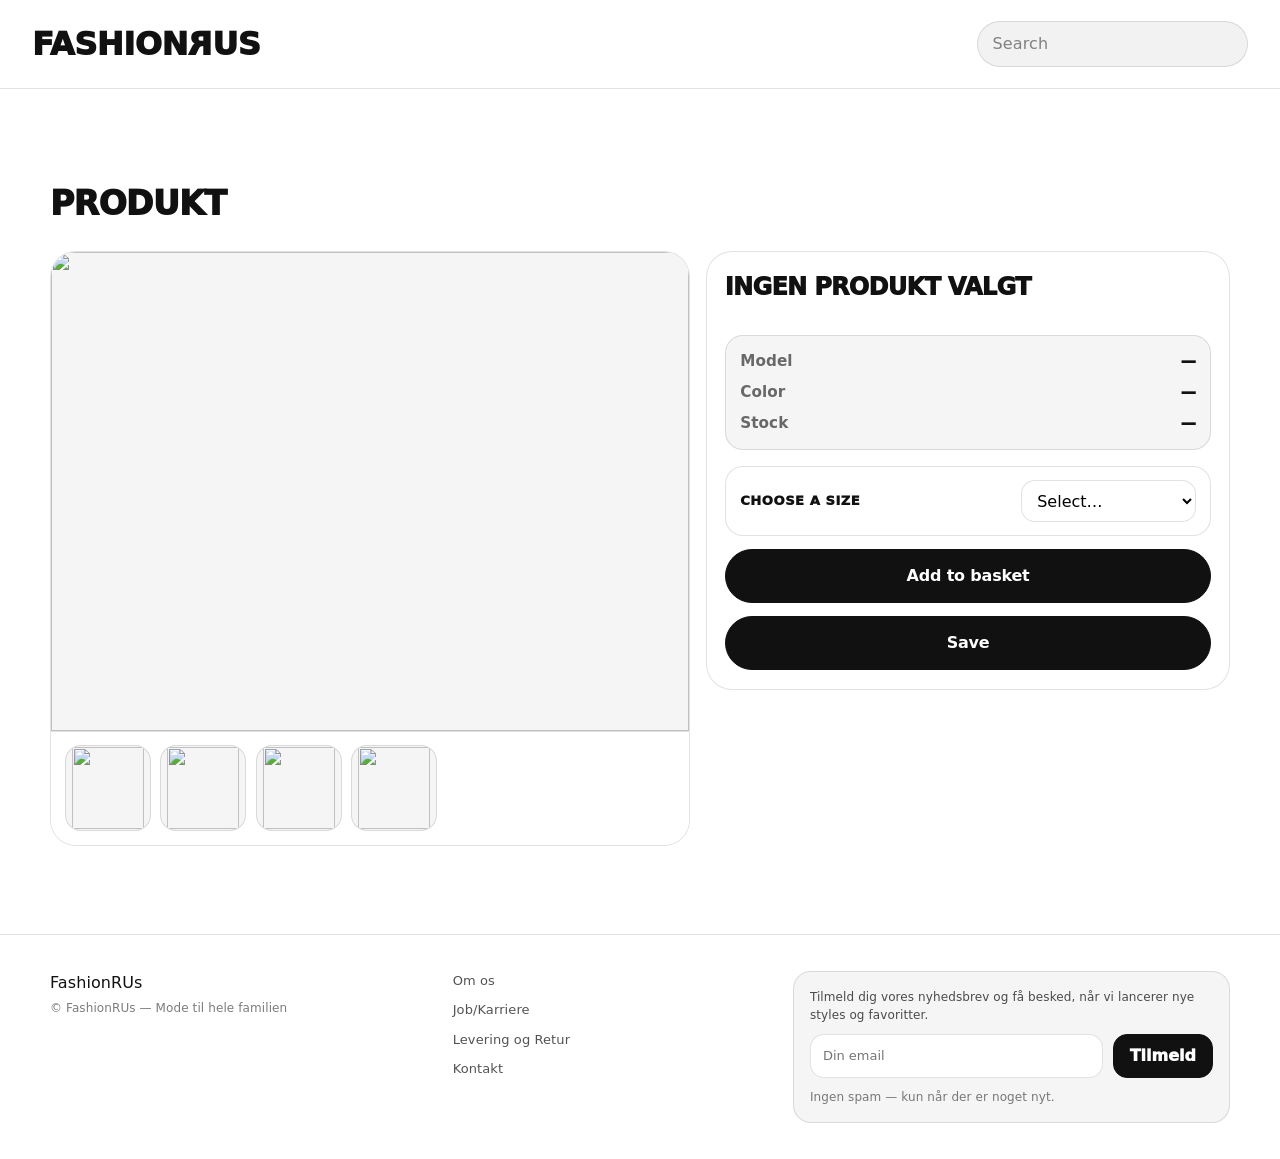
==== commit c36be256: "updates5marts" ====
--- a/product.html
+++ b/product.html
@@ -12,7 +12,7 @@
     <a class="skip-link" href="#content">Spring til indhold</a>
 
     <header class="site-header" role="banner">
-      <div class="container header-inner">
+      <div class="header-inner">
         <a class="brand" href="./index.html" aria-label="FashionRUs Home">
           <div class="logo">Fashion<span class="r">R</span>Us</div>
         </a>
--- a/style.css
+++ b/style.css
@@ -1,3 +1,6 @@
+/* =========================
+   Base / Tokens
+========================= */
 :root {
   --bg: #ffffff;
   --ink: #111111;
@@ -19,7 +22,10 @@
   --ease: cubic-bezier(0.2, 0.8, 0.2, 1);
 }
 
-/* Reset */
+[hidden] {
+  display: none !important;
+}
+
 *,
 *::before,
 *::after {
@@ -29,6 +35,10 @@
 html,
 body {
   height: 100%;
+}
+
+html {
+  scroll-behavior: smooth;
 }
 
 body {
@@ -61,7 +71,7 @@
   margin-inline: auto;
 }
 
-/* Accessibility */
+/* A11y */
 .skip-link {
   position: absolute;
   left: -999px;
@@ -72,48 +82,49 @@
   border-radius: 999px;
   border: 1px solid var(--line);
 }
+
 .skip-link:focus {
   left: 1rem;
   top: 1rem;
   z-index: 9999;
 }
+
 :focus-visible {
   outline: 3px solid rgba(17, 17, 17, 0.2);
   outline-offset: 3px;
   border-radius: 14px;
 }
 
-html {
-  scroll-behavior: smooth;
-}
-
-/* =========================
-   HEADER (default = pages)
-   ========================= */
+/* =========================
+   Header
+========================= */
 .site-header {
   position: sticky;
-  top: -80px;
+  top: 0;
   z-index: 100;
   background: rgba(255, 255, 255, 0.88);
-  background: rgba(255, 255, 255, 0.1);
+  backdrop-filter: blur(14px);
+  -webkit-backdrop-filter: blur(14px);
   border-bottom: 1px solid var(--line);
 }
 
 .header-inner {
   display: flex;
+  justify-content: space-between;
   align-items: center;
-  justify-content: space-between;
-  gap: 1rem;
-  padding: 1rem 0;
+
+  width: 100%;
+  padding: 20px clamp(16px, 3vw, 32px);
 }
 
 .brand .logo {
   font-weight: 950;
   letter-spacing: -0.4px;
-  font-size: 1.05rem;
+  font-size: 2rem;
   text-transform: uppercase;
   color: var(--ink);
 }
+
 .brand .logo .r {
   display: inline-block;
   transform: scaleX(-1);
@@ -125,7 +136,6 @@
   gap: 0.75rem;
 }
 
-/* Search (default = dark text) */
 .search {
   display: flex;
   align-items: center;
@@ -135,21 +145,22 @@
   border: 1px solid rgba(17, 17, 17, 0.12);
   transition: 0.2s ease;
 }
+
 .search:hover {
   background: rgba(17, 17, 17, 0.08);
 }
+
 .search input {
   all: unset;
   width: 240px;
   color: var(--ink);
 }
+
 .search input::placeholder {
   color: rgba(17, 17, 17, 0.5);
 }
 
-/* =========================
-   HOME overrides (hero header)
-   ========================= */
+/* Home = transparent header on hero */
 body.home .site-header {
   position: absolute;
   top: 0;
@@ -157,6 +168,8 @@
   width: 100%;
   background: transparent;
   border-bottom: none;
+  backdrop-filter: none;
+  -webkit-backdrop-filter: none;
 }
 
 body.home .brand .logo {
@@ -169,30 +182,38 @@
   backdrop-filter: blur(12px);
   -webkit-backdrop-filter: blur(12px);
 }
+
 body.home .search:hover {
   background: rgba(255, 255, 255, 0.25);
 }
+
 body.home .search input {
   color: #fff;
 }
+
 body.home .search input::placeholder {
   color: rgba(255, 255, 255, 0.8);
 }
 
 /* =========================
-   HERO
-   ========================= */
+   Hero
+========================= */
 .hero {
   position: relative;
-  height: 90vh;
+  height: 100vh;
+  min-height: 600px;
   overflow: hidden;
 }
+
 .hero img {
+  position: absolute;
+  inset: 0;
   width: 100%;
   height: 100%;
   object-fit: cover;
   filter: brightness(0.85);
 }
+
 .hero-overlay {
   position: absolute;
   top: 50%;
@@ -201,30 +222,69 @@
   color: #fff;
   max-width: 520px;
 }
+
 .hero-kicker {
   letter-spacing: 0.2em;
   font-size: 0.8rem;
   font-weight: 700;
   opacity: 0.85;
-}
+  margin: 0;
+}
+
 .hero-title {
   font-size: clamp(2.5rem, 6vw, 4.5rem);
   font-weight: 900;
   line-height: 1;
   margin: 10px 0;
 }
+
 .hero-sub {
   font-size: 1.1rem;
-  margin-bottom: 24px;
+  margin: 0 0 24px;
   opacity: 0.9;
 }
+
 .hero-buttons {
   display: flex;
   gap: 12px;
   flex-wrap: wrap;
 }
 
-/* Buttons */
+.hero-discover {
+  position: absolute;
+  bottom: 20px;
+  left: 50%;
+  transform: translateX(-50%);
+  opacity: 0.7;
+}
+
+/* =========================
+   Links / Buttons
+========================= */
+.discover {
+  font-size: 15px;
+  letter-spacing: 0.16em;
+  text-transform: uppercase;
+  color: rgba(17, 17, 17, 0.55);
+  border-bottom: 1px solid rgba(17, 17, 17, 0.25);
+  padding-bottom: 2px;
+}
+
+.discover:hover {
+  color: rgba(17, 17, 17, 0.85);
+  border-bottom-color: rgba(17, 17, 17, 0.45);
+}
+
+.discover-light {
+  color: rgba(255, 255, 255, 0.55);
+  border-bottom-color: rgba(255, 255, 255, 0.28);
+}
+
+.discover-light:hover {
+  color: rgb(255, 255, 255);
+  border-bottom-color: rgba(255, 255, 255, 0.871);
+}
+
 .btn {
   display: inline-flex;
   align-items: center;
@@ -244,10 +304,12 @@
     background 0.14s var(--ease),
     color 0.14s var(--ease);
 }
+
 .btn:hover {
   transform: translateY(-2px);
   box-shadow: var(--shadow-sm);
 }
+
 .btn:active {
   transform: translateY(0);
 }
@@ -257,14 +319,21 @@
   border: 2px solid #fff;
   color: #fff;
 }
+
 .btn.ghost:hover {
   background: #fff;
   color: #000;
 }
 
-/* =========================
-   MAIN / SECTION HEAD
-   ========================= */
+.btn.primary {
+  border-color: var(--ink);
+  background: var(--ink);
+  color: #fff;
+}
+
+/* =========================
+   Layout / Sections
+========================= */
 main {
   padding: 2.2rem 0 3rem;
 }
@@ -276,6 +345,7 @@
   justify-content: space-between;
   gap: 1rem;
 }
+
 .section-head h1,
 .section-head h2 {
   margin: 0;
@@ -284,6 +354,7 @@
   font-weight: 950;
   text-transform: uppercase;
 }
+
 .section-head .hint {
   margin: 0;
   color: var(--muted);
@@ -291,16 +362,15 @@
 }
 
 /* =========================
-   CATEGORIES (index)
-   ========================= */
+   Categories
+========================= */
 .category_list_container {
   display: grid;
   grid-template-columns: repeat(12, 1fr);
   gap: 1.4rem;
-  margin-bottom: 110px;
-}
-
-/* Her er FIXET: .category-card er A-tag (fra index.js) */
+  margin-bottom: 32px;
+}
+
 .category-card {
   grid-column: span 4;
   border-radius: 999px;
@@ -308,20 +378,20 @@
   background: #fff;
   min-height: 120px;
   padding: 1.35rem 1.8rem;
-
   display: flex;
   align-items: center;
   justify-content: space-between;
   gap: 1.2rem;
-
   transition:
     transform 0.14s var(--ease),
     box-shadow 0.14s var(--ease);
 }
+
 .category-card:hover {
   transform: translateY(-3px);
   box-shadow: var(--shadow);
 }
+
 .category-card .title {
   margin: 0;
   font-weight: 950;
@@ -330,6 +400,7 @@
   font-size: 1.25rem;
   line-height: 1.1;
 }
+
 .category-card .cta {
   font-weight: 950;
   text-transform: uppercase;
@@ -340,17 +411,26 @@
 }
 
 /* =========================
-   FILTERS (productlist)
-   ========================= */
-.filters {
+   Controls (Filter/Sort)
+========================= */
+.controls-row {
+  display: flex;
+  gap: 12px;
+  align-items: flex-start;
+  flex-wrap: wrap;
+  margin: 0.8rem 0 1.2rem;
+}
+
+.filters,
+.sort {
+  position: relative;
   display: flex;
   align-items: center;
   gap: 0.8rem;
-  flex-wrap: wrap;
-  margin: 0.8rem 0 1.2rem;
-}
-
-.filters .all-filters {
+}
+
+#toggleFilters,
+#toggleSort {
   padding: 0.65rem 0.95rem;
   border-radius: 999px;
   border: 1px solid var(--line);
@@ -358,22 +438,35 @@
   color: var(--ink);
   font-weight: 900;
   cursor: pointer;
-  transition: transform 0.14s var(--ease);
-}
-.filters .all-filters:hover {
+  transition:
+    transform 0.14s var(--ease),
+    box-shadow 0.14s var(--ease);
+}
+
+#toggleFilters:hover,
+#toggleSort:hover {
   transform: translateY(-2px);
-}
-
-.filter-options {
-  display: none;
+  box-shadow: var(--shadow-sm);
+}
+
+#filterOptions,
+#sortOptions {
+  position: absolute;
+  top: calc(100% + 10px);
+  left: 0;
+  display: flex;
   gap: 0.6rem;
   flex-wrap: wrap;
-}
-.filter-options.is-open {
-  display: flex;
-}
-
-.filters button:not(.all-filters) {
+  padding: 10px;
+  border-radius: 18px;
+  border: 1px solid var(--line);
+  background: #fff;
+  box-shadow: var(--shadow-sm);
+  z-index: 20;
+}
+
+#filterOptions button,
+#sortOptions button {
   padding: 0.65rem 0.95rem;
   border-radius: 999px;
   border: 1px solid var(--line);
@@ -386,20 +479,100 @@
     background 0.14s var(--ease),
     border-color 0.14s var(--ease);
 }
-.filters button:not(.all-filters):hover {
+
+#filterOptions button:hover,
+#sortOptions button:hover {
   transform: translateY(-2px);
   border-color: rgba(17, 17, 17, 0.22);
   background: var(--soft);
 }
-.filters button.is-active {
-  background: var(--ink) !important;
-  color: #fff !important;
-  border-color: var(--ink) !important;
+
+#filterOptions button.is-active,
+#sortOptions button.is-active {
+  background: var(--ink);
+  color: #fff;
+  border-color: var(--ink);
+}
+
+/* =========================
+   Shop Nyheder
+========================= */
+.news {
+  padding: 32px 0 32px;
+  background: #fff;
+}
+
+.news-head {
+  display: flex;
+  align-items: baseline;
+  justify-content: space-between;
+  gap: 16px;
+  margin-bottom: 20px;
+}
+
+.news-link {
+  font-size: 12px;
+  letter-spacing: 0.16em;
+  text-transform: uppercase;
+  color: rgba(17, 17, 17, 0.6);
+  border-bottom: 1px solid rgba(17, 17, 17, 0.25);
+  padding-bottom: 2px;
+}
+
+.news-link:hover {
+  color: rgba(17, 17, 17, 0.9);
+  border-bottom-color: rgba(17, 17, 17, 0.45);
+}
+
+.news-grid {
+  display: grid;
+  grid-template-columns: repeat(4, minmax(0, 1fr));
+  gap: 18px;
+}
+
+.news-card {
+  display: grid;
+  gap: 10px;
+  color: inherit;
+}
+
+.news-media {
+  aspect-ratio: 3 / 4;
+  border-radius: 18px;
+  overflow: hidden;
+  background: #f5f5f5;
+  border: 1px solid rgba(17, 17, 17, 0.12);
+}
+
+.news-media img {
+  width: 100%;
+  height: 100%;
+  object-fit: cover;
+  display: block;
+  transition: transform 0.35s ease;
+}
+
+.news-card:hover .news-media img {
+  transform: scale(1.04);
+}
+
+.news-name {
+  font-weight: 750;
+  letter-spacing: 0.04em;
+  text-transform: uppercase;
+  font-size: 12px;
+  margin: 0;
+}
+
+.news-price {
+  font-size: 13px;
+  opacity: 0.75;
+  margin: 0;
 }
 
 /* =========================
    Product list cards
-   ========================= */
+========================= */
 .product_list_container {
   display: grid;
   grid-template-columns: repeat(12, 1fr);
@@ -412,11 +585,12 @@
   border: 1px solid var(--line);
   background: #fff;
   overflow: hidden;
-  position: relative; /* badges kun i kort */
+  position: relative;
   transition:
     transform 0.14s var(--ease),
     box-shadow 0.14s var(--ease);
 }
+
 .product-card:hover {
   transform: translateY(-3px);
   box-shadow: var(--shadow);
@@ -427,6 +601,7 @@
   background: var(--soft);
   overflow: hidden;
 }
+
 .product-media img {
   width: 100%;
   height: 100%;
@@ -434,6 +609,7 @@
   transform: scale(1.01);
   transition: transform 0.25s var(--ease);
 }
+
 .product-card:hover .product-media img {
   transform: scale(1.07);
 }
@@ -443,6 +619,7 @@
   display: grid;
   gap: 0.35rem;
 }
+
 .product-name {
   margin: 0;
   font-weight: 950;
@@ -451,6 +628,7 @@
   line-height: 1.15;
   font-size: 1rem;
 }
+
 .product-meta {
   margin: 0;
   color: var(--muted);
@@ -463,24 +641,10 @@
   align-items: baseline;
   margin-top: 0.2rem;
 }
+
 .price {
   font-weight: 950;
   letter-spacing: -0.2px;
-}
-.price.old {
-  color: rgba(17, 17, 17, 0.42);
-  text-decoration: line-through;
-  font-weight: 800;
-}
-
-.card-actions {
-  display: flex;
-  gap: 0.6rem;
-  margin-top: 0.7rem;
-}
-.card-actions .btn {
-  width: 100%;
-  padding: 0.68rem 0.9rem;
 }
 
 /* Badges */
@@ -492,6 +656,7 @@
   gap: 0.45rem;
   z-index: 2;
 }
+
 .badge {
   font-size: 0.72rem;
   font-weight: 950;
@@ -506,8 +671,8 @@
 }
 
 /* =========================
-   Product detail
-   ========================= */
+   Product page
+========================= */
 .details-grid {
   display: grid;
   grid-template-columns: 1.1fr 0.9fr;
@@ -521,10 +686,12 @@
   border: 1px solid var(--line);
   background: #fff;
 }
+
 .gallery-main {
   aspect-ratio: 4 / 3;
   background: var(--soft);
 }
+
 .gallery-main img {
   width: 100%;
   height: 100%;
@@ -541,7 +708,7 @@
 
 .thumb {
   width: 86px;
-  aspect-ratio: 1/1;
+  aspect-ratio: 1 / 1;
   border-radius: 16px;
   overflow: hidden;
   border: 1px solid var(--line);
@@ -551,10 +718,12 @@
     transform 0.14s var(--ease),
     box-shadow 0.14s var(--ease);
 }
+
 .thumb:hover {
   transform: translateY(-2px);
   box-shadow: var(--shadow-sm);
 }
+
 .thumb img {
   width: 100%;
   height: 100%;
@@ -577,6 +746,14 @@
   font-weight: 950;
   letter-spacing: -0.7px;
   text-transform: uppercase;
+}
+.section-head h2,
+.news-title {
+  font-size: clamp(1.6rem, 3vw, 2.2rem);
+  font-weight: 900;
+  letter-spacing: 0;
+  text-transform: uppercase;
+  margin: 0;
 }
 .panel .brandline {
   margin: 0 0 0.9rem;
@@ -596,16 +773,19 @@
   border: 1px solid var(--line);
   background: var(--soft);
 }
+
 .kv-row {
   display: flex;
   justify-content: space-between;
   gap: 1rem;
   font-size: 0.95rem;
 }
+
 .kv-row .k {
   color: var(--muted);
   font-weight: 800;
 }
+
 .kv-row .v {
   font-weight: 950;
 }
@@ -626,12 +806,14 @@
   border: 1px solid var(--line);
   background: #fff;
 }
+
 .select label {
   font-weight: 950;
   text-transform: uppercase;
   letter-spacing: 0.04em;
   font-size: 0.82rem;
 }
+
 .select select {
   width: 175px;
   padding: 0.6rem 0.7rem;
@@ -641,46 +823,57 @@
 }
 
 /* =========================
-   FOOTER
-   ========================= */
+   Footer
+========================= */
+
 .site-footer {
-  margin-top: 68px;
-  padding: 28px 0;
+  width: 100%;
+  margin-top: 40px;
+  padding: 36px clamp(16px, 3vw, 32px);
   border-top: 1px solid var(--line);
   background: #fff;
 }
 
-.site-footer .footer-inner {
+.footer-inner {
+  width: 100%;
   display: grid;
   grid-template-columns: 1.2fr 1fr 1.4fr;
-  gap: 24px;
+  gap: 28px;
   align-items: start;
 }
 
+/* venstre */
 .footer-copy {
   color: rgba(17, 17, 17, 0.55);
   font-size: 12px;
-}
-
+  margin-top: 6px;
+}
+
+/* links */
 .footer-links {
   display: grid;
   gap: 10px;
 }
+
 .footer-links a {
   color: rgba(17, 17, 17, 0.72);
   font-size: 13px;
-}
+  text-decoration: none;
+}
+
 .footer-links a:hover {
   text-decoration: underline;
   text-underline-offset: 4px;
 }
 
+/* newsletter */
 .footer-form {
   background: var(--soft);
   border: 1px solid var(--line);
   border-radius: 18px;
-  padding: 14px;
-}
+  padding: 16px;
+}
+
 .footer-label {
   display: block;
   font-size: 12px;
@@ -692,6 +885,7 @@
   display: flex;
   gap: 10px;
 }
+
 .footer-field input {
   flex: 1;
   height: 44px;
@@ -701,33 +895,39 @@
   padding: 0 12px;
   font-size: 13px;
 }
+
 .footer-btn {
   height: 44px;
-  padding: 0 14px;
+  padding: 0 16px;
   border-radius: 14px;
   border: 1px solid var(--ink);
   background: var(--ink);
   color: #fff;
   font-weight: 950;
   cursor: pointer;
-}
+  transition:
+    transform 0.14s var(--ease),
+    box-shadow 0.14s var(--ease);
+}
+
 .footer-btn:hover {
   box-shadow: var(--shadow-sm);
   transform: translateY(-1px);
 }
+
 .footer-hint {
   margin: 10px 0 0;
   font-size: 12px;
   color: rgba(17, 17, 17, 0.55);
 }
-
-/* =========================
-   RESPONSIVE
-   ========================= */
+/* =========================
+   Responsive
+========================= */
 @media (max-width: 980px) {
   .details-grid {
     grid-template-columns: 1fr;
   }
+
   .panel {
     position: static;
   }
@@ -735,20 +935,27 @@
   .category-card {
     grid-column: span 6;
   }
+
   .product-card {
     grid-column: span 6;
   }
 
+  .news-grid {
+    grid-template-columns: repeat(2, 1fr);
+  }
+
   .site-footer .footer-inner {
     grid-template-columns: 1fr;
   }
 }
+
 @media (max-width: 560px) {
   .category-card {
     grid-column: span 12;
     min-height: 105px;
     padding: 1.15rem 1.2rem;
   }
+
   .product-card {
     grid-column: span 12;
   }
@@ -756,7 +963,14 @@
   .search {
     display: none;
   }
+
   .footer-field {
     flex-direction: column;
   }
 }
+
+@media (max-width: 520px) {
+  .news-grid {
+    grid-template-columns: 1fr;
+  }
+}
